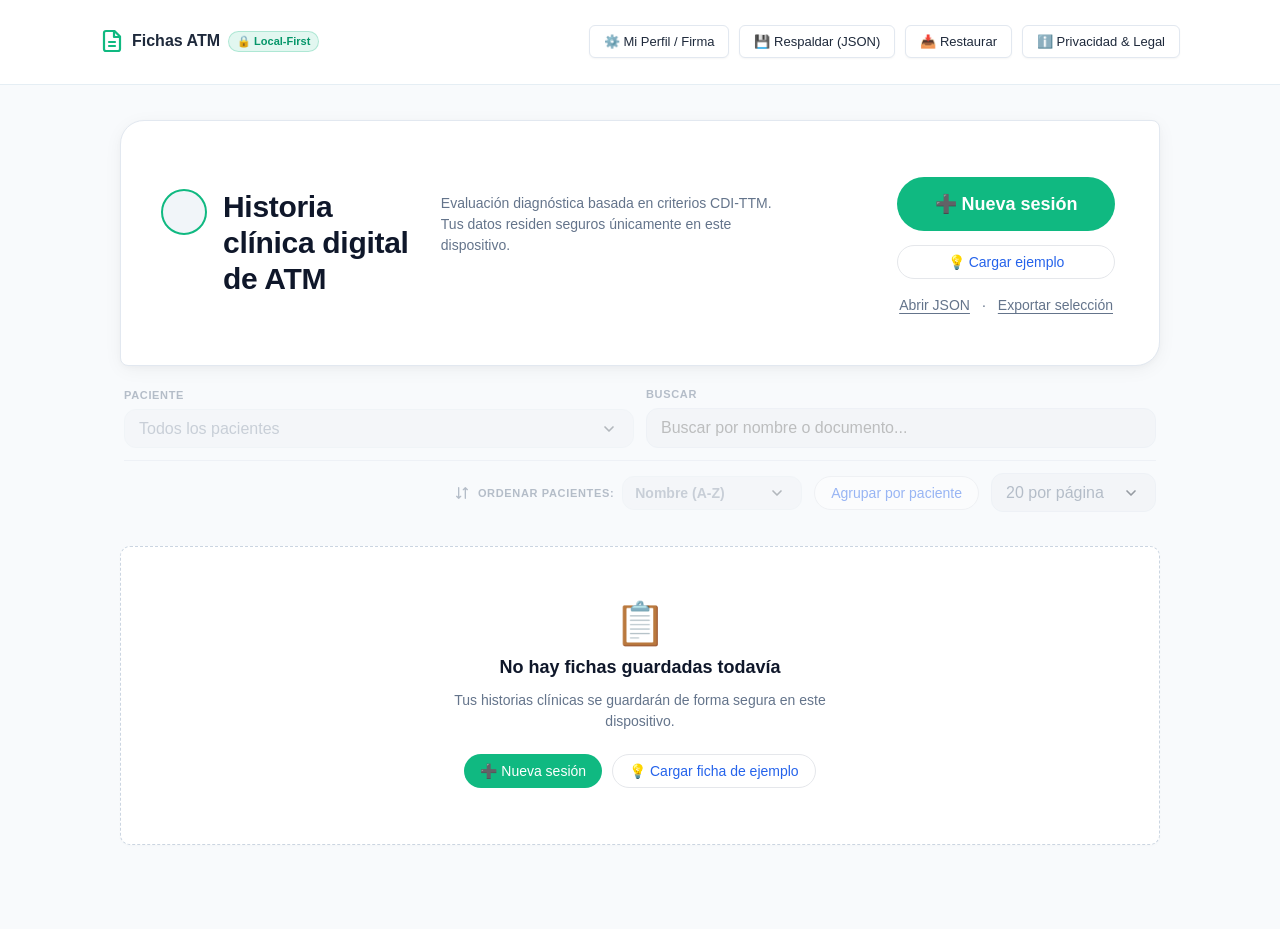
==== index.html @ 0c100c0b "feat: initial release of Fichas ATM (Local-First clinical app)" ====
<!DOCTYPE html>
<html lang="es">
<head>
  <meta charset="UTF-8">
  <meta name="viewport" content="width=device-width, initial-scale=1.0">
  <title>Fichas ATM · Historia Clínica Digital Temporomandibular</title>
  <meta name="description" content="Aplicación clínica para evaluación y seguimiento de la articulación temporomandibular (ATM) según criterios CDI-TTM. Funciona 100% en tu navegador, sin servidor ni costo.">
  <meta name="theme-color" content="#10b981">
  <link rel="manifest" href="./manifest.json">
  <link rel="icon" type="image/svg+xml" href="./icons/icon.svg">
  <link rel="stylesheet" href="./css/styles.css">
</head>
<body>
  <!-- Encabezado Principal / Barra Superior -->
  <header class="topbar">
    <div class="topbar-inner">
      <div class="brand">
        <a href="#" id="brand-link" class="brand-link" style="text-decoration:none; color:inherit; display:flex; align-items:center; gap:8px;">
          <svg width="24" height="24" viewBox="0 0 24 24" fill="none" stroke="#10b981" stroke-width="2.2" stroke-linecap="round" stroke-linejoin="round" aria-hidden="true">
            <path d="M14.5 2H6a2 2 0 0 0-2 2v16a2 2 0 0 0 2 2h12a2 2 0 0 0 2-2V7.5L14.5 2z"></path>
            <polyline points="14 2 14 8 20 8"></polyline>
            <path d="M9 13h6"></path>
            <path d="M9 17h6"></path>
          </svg>
          <strong style="font-size:16px; font-weight:700;">Fichas ATM</strong>
          <span class="badge-local-first">🔒 Local-First</span>
        </a>
      </div>

      <nav class="topbar-right" aria-label="Navegación general">
        <button type="button" class="topbar-btn" id="btn-open-settings" onclick="window.FichasATM?.openSettings()" title="Configurar nombre profesional, matrícula y firma para el PDF">
          ⚙️ Mi Perfil / Firma
        </button>
        <button type="button" class="topbar-btn" id="btn-backup-export" onclick="window.FichasATM?.exportBackup()" title="Descargar copia de seguridad con todas tus fichas en archivo JSON">
          💾 Respaldar (JSON)
        </button>
        <label class="topbar-btn file-btn" title="Restaurar fichas clínicas desde un archivo de respaldo">
          📥 Restaurar
          <input type="file" id="backup-file-input" accept="application/json,.json" hidden>
        </label>
        <button type="button" class="topbar-btn" id="btn-open-legal" onclick="window.FichasATM?.openLegal()" title="Información legal, descargo médico y privacidad">
          ℹ️ Privacidad & Legal
        </button>
      </nav>
    </div>
  </header>

  <main class="main">
    <!-- VISTA 1: BIBLIOTECA DE HISTORIAS CLÍNICAS -->
    <section id="view-library" class="view">
      <div class="hero-card">
        <div class="hero-copy">
          <span class="doc-icon" aria-hidden="true"></span>
          <h1 class="hero-title">Historia clínica digital de ATM</h1>
          <p class="hero-sub" style="font-size:14px; color:var(--muted); margin-top:4px;">
            Evaluación diagnóstica basada en criterios CDI-TTM. Tus datos residen seguros únicamente en este dispositivo.
          </p>
        </div>
        <div class="hero-actions">
          <button type="button" class="btn green btn-primary-cta" id="btn-new" onclick="window.FichasATM?.newSession()">➕ Nueva sesión</button>
          <button type="button" class="btn light" id="btn-example-ficha" onclick="window.FichasATM?.loadExample()" title="Carga una ficha ficticia con datos completos para probar las funciones de impresión y comparativa">
            💡 Cargar ejemplo
          </button>
          <div class="hero-secondary">
            <label class="hero-link file-btn">
              Abrir JSON
              <input type="file" id="file-open" accept="application/json,.json" hidden>
            </label>
            <span class="hero-sep" aria-hidden="true">·</span>
            <button type="button" class="hero-link" id="btn-export">Exportar selección</button>
          </div>
        </div>
      </div>

      <div class="library-toolbar">
        <div class="lt-row">
          <label class="lt-field lt-patient">
            <span class="lt-label">Paciente</span>
            <select id="pdf-patient" aria-label="Paciente"></select>
          </label>
          <label class="lt-field lt-search">
            <span class="lt-label">Buscar</span>
            <input type="search" id="search" placeholder="Buscar por nombre o documento...">
          </label>
        </div>
        <div class="lt-row lt-row-controls">
          <label class="lt-sort">
            <svg class="lt-sort-icon" viewBox="0 0 24 24" width="16" height="16" fill="none" stroke="currentColor" stroke-width="2" stroke-linecap="round" stroke-linejoin="round" aria-hidden="true"><path d="M7 4v16M7 20l-3-3M7 20l3-3M17 20V4M17 4l-3 3M17 4l3 3"/></svg>
            <span class="lt-sort-label">Ordenar pacientes:</span>
            <select id="sort-patients" aria-label="Ordenar pacientes">
              <option value="name">Nombre (A-Z)</option>
              <option value="recent">Última atención</option>
            </select>
          </label>
          <button type="button" class="btn light" id="btn-group">Agrupar por paciente</button>
          <select id="page-size" class="page-size" aria-label="Cantidad por página">
            <option value="20" selected>20 por página</option>
            <option value="50">50 por página</option>
            <option value="100">100 por página</option>
            <option value="0">Ver todos</option>
          </select>
        </div>
      </div>

      <div id="library-list" class="library-list"></div>
      <nav id="library-pager" class="library-pager" hidden></nav>
    </section>

    <!-- VISTA 2: FORMULARIO WIZARD CLÍNICO DE ATM -->
    <section id="view-form" class="view" hidden>
      <div class="form-nav">
        <button type="button" class="btn ghost" id="btn-back">← Volver a la biblioteca</button>
      </div>

      <!-- Stepper de 6 pasos -->
      <nav class="steps" aria-label="Secciones de la ficha">
        <button type="button" data-step="0">1. Paciente<span class="step-dot" title="Campos obligatorios incompletos" hidden></span></button>
        <button type="button" data-step="1">2. ATM palpación y rango<span class="step-dot" title="Campos obligatorios incompletos" hidden></span></button>
        <button type="button" data-step="2">3. Músculos craneales</button>
        <button type="button" data-step="3">4. Dolor y oclusión</button>
        <button type="button" data-step="4">5. Criterios CDI-TTM</button>
        <button type="button" data-step="5">6. Anotaciones</button>
      </nav>

      <form id="ficha" class="sheet" autocomplete="off" novalidate>
        <!-- PANEL 0: PACIENTE Y ANTECEDENTES -->
        <div class="panel" data-panel="0">
          <div class="panel-header-row">
            <h2><span class="bar"></span>Información primaria del paciente</h2>
            <div class="panel-header-actions">
              <button type="button" class="btn light" id="btn-edit-primary" hidden>Editar</button>
              <span class="session-badge" id="session-count-badge">1ª Consulta · Evaluación inicial</span>
            </div>
          </div>

          <!-- Selector rápido de paciente registrado -->
          <div class="patient-picker-card" id="patient-picker-card" hidden>
            <div class="patient-picker-fields">
              <label for="patient-quick-select" class="patient-picker-title">
                ¿Paciente registrado previamente?
              </label>
              <div class="patient-picker-controls">
                <select id="patient-quick-select" class="patient-quick-select" aria-label="Seleccionar paciente registrado">
                  <option value="">— Cargar nuevo paciente (o seleccionar existente) —</option>
                </select>
                <button type="button" class="btn light btn-sm" id="btn-patient-new-toggle" hidden>+ Nuevo paciente</button>
              </div>
            </div>
            <div id="patient-status-banner" class="patient-status-banner" hidden>
              <span class="patient-status-pill">Filiación confirmada</span>
              <span class="patient-status-text">Datos fijos vinculados a <strong><span id="patient-status-name"></span></strong> (DNI <span id="patient-status-dni"></span>) · <span id="patient-status-sessions"></span></span>
            </div>
          </div>

          <div class="patient-fixed-section" id="patient-fixed-section">
            <div class="form-subgroup form-subgroup-first">
              <div class="grid-2">
                <label>Nombre completo
                  <input name="nombre" placeholder="Ej: Carolina Méndez" required autocomplete="name">
                </label>
                <label class="dni-label">
                  <span class="dni-label-row">
                    DNI / Pasaporte
                    <button type="button" class="dni-power is-on" id="btn-dni-power" aria-pressed="true" title="Documento obligatorio. Tocá para no pedirlo.">
                      <svg width="14" height="14" viewBox="0 0 24 24" fill="none" stroke="currentColor" stroke-width="2.4" stroke-linecap="round" aria-hidden="true">
                        <path d="M12 3v7"></path>
                        <path d="M7.2 6.5a7 7 0 1 0 9.6 0"></path>
                      </svg>
                    </button>
                  </span>
                  <input name="dni" placeholder="Ej: 34.205.109 o AB123456" required autocomplete="off">
                </label>
              </div>
              <div class="grid-3">
                <label>Fecha de nacimiento
                  <input name="nacimiento" type="date" required>
                </label>
                <label>Edad (años)
                  <input name="edad" type="number" min="1" max="120" step="1" inputmode="numeric" placeholder="34" required readonly class="input-calc">
                </label>
                <label>Lugar de nacimiento
                  <input name="lugarNac" placeholder="Ej: Buenos Aires">
                </label>
              </div>
            </div>

            <div class="form-subgroup">
              <fieldset>
                <legend class="subheading-filiacion">Motivo de consulta</legend>
                <div class="pills" data-single="motivo">
                  <button type="button" data-value="Traumático">Traumático</button>
                  <button type="button" data-value="No Traumático">No Traumático</button>
                  <button type="button" data-value="Pos Quirúrgico">Pos Quirúrgico</button>
                </div>
              </fieldset>

              <!-- Hábitos parafuncionales -->
              <fieldset class="habitos-block">
                <legend>Hábitos parafuncionales</legend>
                <div class="habit-grid">
                  <label class="check"><input type="checkbox" name="habitoApretamiento"> Apretamiento diurno</label>
                  <label class="check"><input type="checkbox" name="habitoBruxismo"> Bruxismo nocturno</label>
                  <label class="check"><input type="checkbox" name="habitoMasticacionUni"> Masticación unilateral</label>
                  <label class="check"><input type="checkbox" name="habitoOnicofagia"> Onicofagia / mordisqueo</label>
                </div>
              </fieldset>

              <label>Antecedentes clínicos
                <textarea name="antecedentes" rows="3" placeholder="Sintomatología inicial, hábitos, tratamientos previos o incidentes traumáticos..." required></textarea>
              </label>
            </div>
          </div>

          <div class="session-dynamic-section form-subgroup">
            <h3 class="subheading-session">Sesión</h3>
            <div class="grid-2">
              <label>Fecha de la sesión
                <input name="fechaSesion" type="date" required>
              </label>
            </div>
          </div>
        </div>

        <!-- PANEL 1: EVALUACIÓN ARTICULAR Y RANGOS -->
        <div class="panel" data-panel="1" hidden>
          <div class="block">
            <h3>1. Ruidos articulares (clic, chasquido o crepitación)</h3>
            <div class="row-controls">
              <div class="pills" data-single="ruidos">
                <button type="button" data-value="Sí">Sí</button>
                <button type="button" data-value="No">No</button>
              </div>
              <span class="follow" data-follow="ruidos" hidden>
                <span class="follow-group">
                  <span class="inline-label">Lado:</span>
                  <label class="check"><input type="checkbox" name="ruidosIzq"> Izq</label>
                  <label class="check"><input type="checkbox" name="ruidosDer"> Der</label>
                </span>
                <span class="follow-group">
                  <span class="inline-label">Fase del ruido:</span>
                  <label class="check"><input type="checkbox" name="faseApertura"> Apertura</label>
                  <label class="check"><input type="checkbox" name="faseCierre"> Cierre</label>
                </span>
                <span class="follow-group">
                  <span class="inline-label">Tipo:</span>
                  <label class="check"><input type="checkbox" name="ruidoClic"> Clic / Chasquido</label>
                  <label class="check"><input type="checkbox" name="ruidoCrep"> Crepitación</label>
                </span>
              </span>
            </div>
          </div>

          <div class="block">
            <h3>2. Dolor condilar a la palpación</h3>
            <div class="row-controls">
              <div class="pills" data-single="dolorCondilar">
                <button type="button" data-value="Sí">Sí</button>
                <button type="button" data-value="No">No</button>
              </div>
              <span class="follow" data-follow="dolorCondilar" hidden>
                <span class="follow-group">
                  <span class="inline-label">Lado:</span>
                  <label class="check"><input type="checkbox" name="condilarIzq"> Izq</label>
                  <label class="check"><input type="checkbox" name="condilarDer"> Der</label>
                </span>
              </span>
            </div>
          </div>

          <div class="block mediciones-block">
            <h3>3. Mediciones y rangos de movimientos mandibulares</h3>

            <details class="mediciones-accordion" open>
              <summary class="mediciones-summary">
                <span class="mediciones-summary-left">
                  <span class="mediciones-badge badge-pre">Antes de la sesión</span>
                  <span class="mediciones-sub">Evaluación basal previa al tratamiento</span>
                </span>
                <span class="mediciones-chevron" aria-hidden="true">▾</span>
              </summary>
              <div class="mediciones-body">
                <div class="grid-2">
                  <label>Apertura máxima libre de dolor (mm)
                    <input name="aperturaLibre" type="number" min="0" max="500" step="any" inputmode="decimal" placeholder="Ej: 35">
                  </label>
                  <label>Apertura máxima con dolor (mm)
                    <input name="aperturaDolor" type="number" min="0" max="500" step="any" inputmode="decimal" placeholder="Ej: 46">
                  </label>
                </div>
                <div class="grid-2">
                  <div>
                    <span class="field-label">Desviación lateral de la trayectoria</span>
                    <div class="row-controls">
                      <div class="pills" data-single="desviacion">
                        <button type="button" data-value="Sí">Sí</button>
                        <button type="button" data-value="No">No</button>
                      </div>
                      <span class="follow" data-follow="desviacion" hidden>
                        <span class="follow-group">
                          <span class="inline-label">Lado:</span>
                          <label class="check"><input type="checkbox" name="desvIzq"> Izq</label>
                          <label class="check"><input type="checkbox" name="desvDer"> Der</label>
                        </span>
                        <span class="follow-group">
                          <span class="inline-label">Patrón:</span>
                          <label class="check"><input type="checkbox" name="desvCorregida"> Desviación corregida (en S)</label>
                          <label class="check"><input type="checkbox" name="deflexion"> Deflexión (no corregida)</label>
                        </span>
                      </span>
                    </div>
                  </div>
                  <label>Movimiento de protrusión (mm)
                    <input name="protrusion" type="number" min="0" max="500" step="any" inputmode="decimal" placeholder="Ej: 8">
                  </label>
                </div>
                <span class="field-label">Lateralidades mandibulares (mm)</span>
                <div class="grid-2">
                  <label>Izquierda
                    <input name="latIzq" type="number" min="0" max="500" step="any" inputmode="decimal" placeholder="10">
                  </label>
                  <label>Derecha
                    <input name="latDer" type="number" min="0" max="500" step="any" inputmode="decimal" placeholder="10">
                  </label>
                </div>
              </div>
            </details>

            <details class="mediciones-accordion" id="details-mediciones-post">
              <summary class="mediciones-summary">
                <span class="mediciones-summary-left">
                  <span class="mediciones-badge badge-post">Al finalizar la sesión</span>
                  <span class="mediciones-sub">Reevaluación de control post-tratamiento</span>
                </span>
                <span class="mediciones-chevron" aria-hidden="true">▾</span>
              </summary>
              <div class="mediciones-body">
                <div class="grid-2">
                  <label>Apertura máxima libre de dolor (mm)
                    <input name="aperturaLibrePost" type="number" min="0" max="500" step="any" inputmode="decimal" placeholder="Ej: 42">
                  </label>
                  <label>Apertura máxima con dolor (mm)
                    <input name="aperturaDolorPost" type="number" min="0" max="500" step="any" inputmode="decimal" placeholder="Ej: 48">
                  </label>
                </div>
                <div class="grid-2">
                  <div>
                    <span class="field-label">Desviación lateral de la trayectoria</span>
                    <div class="row-controls">
                      <div class="pills" data-single="desviacionPost">
                        <button type="button" data-value="Sí">Sí</button>
                        <button type="button" data-value="No">No</button>
                      </div>
                      <span class="follow" data-follow="desviacionPost" hidden>
                        <span class="follow-group">
                          <span class="inline-label">Lado:</span>
                          <label class="check"><input type="checkbox" name="desvIzqPost"> Izq</label>
                          <label class="check"><input type="checkbox" name="desvDerPost"> Der</label>
                        </span>
                        <span class="follow-group">
                          <span class="inline-label">Patrón:</span>
                          <label class="check"><input type="checkbox" name="desvCorregidaPost"> Desviación corregida (en S)</label>
                          <label class="check"><input type="checkbox" name="deflexionPost"> Deflexión (no corregida)</label>
                        </span>
                      </span>
                    </div>
                  </div>
                  <label>Movimiento de protrusión (mm)
                    <input name="protrusionPost" type="number" min="0" max="500" step="any" inputmode="decimal" placeholder="Ej: 9">
                  </label>
                </div>
                <span class="field-label">Lateralidades mandibulares (mm)</span>
                <div class="grid-2">
                  <label>Izquierda
                    <input name="latIzqPost" type="number" min="0" max="500" step="any" inputmode="decimal" placeholder="11">
                  </label>
                  <label>Derecha
                    <input name="latDerPost" type="number" min="0" max="500" step="any" inputmode="decimal" placeholder="11">
                  </label>
                </div>
              </div>
            </details>
          </div>
        </div>

        <!-- PANEL 2: MÚSCULOS CRANEALES Y CERVICALES -->
        <div class="panel" data-panel="2" hidden>
          <div class="block">
            <h3>1. Sensibilidad muscular a la palpación bilateral</h3>
            <div class="muscle-grid">
              <div class="muscle">
                <span>Músculo masetero</span>
                <div class="muscle-checks">
                  <label class="check"><input type="checkbox" name="maseteroIzq"> Izq</label>
                  <label class="check"><input type="checkbox" name="maseteroDer"> Der</label>
                </div>
              </div>
              <div class="muscle">
                <span>Músculo temporal anterior</span>
                <div class="muscle-checks">
                  <label class="check"><input type="checkbox" name="temporalIzq"> Izq</label>
                  <label class="check"><input type="checkbox" name="temporalDer"> Der</label>
                </div>
              </div>
              <div class="muscle">
                <span>Músculo pterigoideo medial</span>
                <div class="muscle-checks">
                  <label class="check"><input type="checkbox" name="pterMedIzq"> Izq</label>
                  <label class="check"><input type="checkbox" name="pterMedDer"> Der</label>
                </div>
              </div>
              <div class="muscle">
                <span>Estructura pterigoideo lateral</span>
                <div class="muscle-checks">
                  <label class="check"><input type="checkbox" name="pterLatIzq"> Izq</label>
                  <label class="check"><input type="checkbox" name="pterLatDer"> Der</label>
                </div>
              </div>
            </div>
          </div>

          <div class="block">
            <h3>2. Disco articular (según hallazgos de ruidos)</h3>
            <div class="muscle-grid">
              <div class="muscle">
                <span>Desplazamiento con recaptura</span>
                <div class="muscle-checks">
                  <label class="check"><input type="checkbox" name="discoConIzq"> Izq</label>
                  <label class="check"><input type="checkbox" name="discoConDer"> Der</label>
                </div>
              </div>
              <div class="muscle">
                <span>Desplazamiento sin recaptura</span>
                <div class="muscle-checks">
                  <label class="check"><input type="checkbox" name="discoSinIzq"> Izq</label>
                  <label class="check"><input type="checkbox" name="discoSinDer"> Der</label>
                </div>
              </div>
            </div>
          </div>

          <!-- Correlación cervical y postural -->
          <div class="block">
            <h3>3. Correlación cervical y postural (osteopatía / RPG)</h3>
            <div class="muscle-grid">
              <div class="muscle">
                <span>Trapecio superior</span>
                <div class="muscle-checks">
                  <label class="check"><input type="checkbox" name="trapecioIzq"> Izq</label>
                  <label class="check"><input type="checkbox" name="trapecioDer"> Der</label>
                </div>
              </div>
              <div class="muscle">
                <span>Esternocleidomastoideo (ECOM)</span>
                <div class="muscle-checks">
                  <label class="check"><input type="checkbox" name="ecomIzq"> Izq</label>
                  <label class="check"><input type="checkbox" name="ecomDer"> Der</label>
                </div>
              </div>
              <div class="muscle">
                <span>Musculatura suboccipital</span>
                <div class="muscle-checks">
                  <label class="check"><input type="checkbox" name="suboccipitalIzq"> Izq</label>
                  <label class="check"><input type="checkbox" name="suboccipitalDer"> Der</label>
                </div>
              </div>
            </div>
            <label style="margin-top: 12px;">Observaciones cervicales y posturales
              <input name="obsCervical" placeholder="Ej: Rectificación cervical, sobrecarga bilateral suboccipital">
            </label>
          </div>
        </div>

        <!-- PANEL 3: DOLOR Y OCLUSIÓN -->
        <div class="panel" data-panel="3" hidden>
          <div class="block eva-block">
            <div class="eva-head">
              <h3>Valoración de dolor (Escala EVA)</h3>
              <strong id="eva-value" class="eva-badge">0 / 10 · Sin dolor</strong>
            </div>
            <input type="range" name="eva" min="0" max="10" value="0" step="1">
            <div class="eva-scale">
              <span>Sin dolor (0)</span>
              <span>Dolor moderado (4-6)</span>
              <span>Inconmensurable (10)</span>
            </div>
          </div>

          <div class="grid-2">
            <label>Zona / localización del dolor
              <input name="zona" placeholder="Ej: Fosa temporal anterior e intraauricular">
            </label>
            <label>Características principales
              <input name="caracteristicas" placeholder="Ej: Sordo, opresivo, continuo, punzante">
            </label>
          </div>
          <label>Factores moduladores (aumentan o alivian)
            <textarea name="factores" rows="2" placeholder="Ej: Aumenta al masticar alimentos duros. Disminuye con calor local o relajación."></textarea>
          </label>

          <div class="block">
            <h3>Relaciones oclusales y estructurales</h3>
            <div class="grid-2">
              <fieldset>
                <legend>Contacto dentario</legend>
                <div class="pills" data-single="contacto">
                  <button type="button" data-value="Normal">Normal</button>
                  <button type="button" data-value="Prematuro">Prematuro</button>
                  <button type="button" data-value="Ausente">Ausente</button>
                </div>
              </fieldset>
              <fieldset>
                <legend>Estabilidad oclusal</legend>
                <div class="pills" data-single="estabilidad">
                  <button type="button" data-value="Normal">Normal</button>
                  <button type="button" data-value="Irregular">Irregular</button>
                  <button type="button" data-value="Cruzada">Cruzada</button>
                </div>
              </fieldset>
              <fieldset>
                <legend>Clasificación de Angle</legend>
                <div class="pills" data-single="angle">
                  <button type="button" data-value="Clase I">Clase I</button>
                  <button type="button" data-value="Clase II">Clase II</button>
                  <button type="button" data-value="Clase III">Clase III</button>
                </div>
              </fieldset>
              <fieldset>
                <legend>Configuración esqueletal</legend>
                <div class="pills" data-single="esqueletal">
                  <button type="button" data-value="Ortognata">Ortognata</button>
                  <button type="button" data-value="Retrognata">Retrognata</button>
                  <button type="button" data-value="Prognata">Prognata</button>
                </div>
              </fieldset>
            </div>
          </div>
        </div>

        <!-- PANEL 4: CRITERIOS CDI-TTM -->
        <div class="panel" data-panel="4" hidden>
          <fieldset class="cdi">
            <legend>Grupo I: Trastornos musculares</legend>
            <label class="check"><input type="checkbox" name="cdi" value="I.a"> I.a) Dolor miofascial sin limitación de apertura</label>
            <label class="check"><input type="checkbox" name="cdi" value="I.b"> I.b) Dolor miofascial con limitación de apertura</label>
          </fieldset>
          <fieldset class="cdi">
            <legend>Grupo II: Desplazamientos del disco</legend>
            <label class="check"><input type="checkbox" name="cdi" value="II.a"> II.a) Desplazamiento discal con recaptura</label>
            <label class="check"><input type="checkbox" name="cdi" value="II.b"> II.b) Desplazamiento discal sin recaptura con limitación de apertura</label>
            <label class="check"><input type="checkbox" name="cdi" value="II.c"> II.c) Desplazamiento discal sin recaptura sin limitación de apertura</label>
          </fieldset>
          <fieldset class="cdi">
            <legend>Grupo III: Artralgia, artrosis y osteoartritis</legend>
            <label class="check"><input type="checkbox" name="cdi" value="III.a"> III.a) Artralgia</label>
            <label class="check"><input type="checkbox" name="cdi" value="III.b"> III.b) Artrosis de la ATM</label>
            <label class="check"><input type="checkbox" name="cdi" value="III.c"> III.c) Osteoartritis de la ATM</label>
          </fieldset>
          <div class="grid-2">
            <label>Observaciones clínicas / Diagnósticos diferenciales
              <textarea name="observaciones" rows="4" placeholder="Notas complementarias, evolución, estudios por imágenes..."></textarea>
            </label>
            <label>Plan de tratamiento y recomendaciones
              <textarea name="plan" rows="4" placeholder="Terapia manual, ejercicios terapéuticos, férula de descarga, pautas de autocuidado..."></textarea>
            </label>
          </div>
        </div>

        <!-- PANEL 5: ANOTACIONES Y FOTOS ADJUNTAS -->
        <div class="panel" data-panel="5" hidden>
          <div class="panel-header-row">
            <h2><span class="bar"></span>6. Anotaciones de la sesión</h2>
            <div class="sheet-tools">
              <button type="button" class="btn light" id="btn-compare-form" hidden>Comparar evolución</button>
              <button type="button" class="btn light" id="btn-pdf-history" hidden>Historial completo (PDF)</button>
            </div>
          </div>
          <label>Anotaciones particulares de la sesión, procedimientos o evolución
            <textarea name="anotaciones" rows="6" placeholder="Anotaciones particulares de la sesión, procedimientos realizados, evolución o comentarios..."></textarea>
          </label>

          <!-- Adjuntos de fotos -->
          <div class="foto-attachment-card" id="foto-attachment-card">
            <div class="foto-attachment-header">
              <span class="foto-attachment-title">📷 Fotos / Imágenes clínicas adjuntas</span>
              <span class="foto-attachment-badge">Guardado local · Hasta 10 fotos · Máx 5 MB c/u</span>
            </div>

            <input type="hidden" name="fotoUrl" id="field-foto-url" value="">
            <input type="file" id="foto-input" accept="image/jpeg,image/png,image/webp" multiple style="display: none;">

            <div class="foto-dropzone" id="foto-dropzone">
              <div class="foto-dropzone-icon">📷</div>
              <p class="foto-dropzone-text"><strong>Hacé clic o arrastrá imágenes</strong> para adjuntarlas a esta sesión</p>
              <p class="foto-dropzone-hint">Formatos: JPG, PNG o WebP. Se optimizan automáticamente y se guardan en tu memoria local.</p>
              <button type="button" class="btn light btn-sm" id="btn-foto-select">Seleccionar imágenes</button>
            </div>

            <div class="foto-loading" id="foto-loading" hidden>
              <span class="foto-spinner" aria-hidden="true"></span>
              <span id="foto-loading-text">Optimizando y guardando imagen…</span>
            </div>

            <div class="foto-preview-container" id="foto-preview-container" hidden>
              <div class="foto-gallery-section">
                <span class="foto-gallery-label">Fotos en esta sesión:</span>
                <div class="foto-gallery-grid" id="foto-gallery-grid"></div>
              </div>

              <div class="foto-preview-box">
                <img id="foto-preview-img" src="" alt="Foto clínica adjunta de la sesión" class="foto-preview-img">
              </div>
              <div class="foto-preview-info">
                <span class="foto-preview-status" id="foto-preview-status">✓ Foto adjunta en la sesión</span>
                <div class="foto-preview-actions">
                  <a href="#" target="_blank" rel="noopener noreferrer" class="btn ghost btn-sm" id="btn-foto-view">🔍 Ver en tamaño completo</a>
                  <button type="button" class="btn ghost btn-sm text-danger" id="btn-foto-remove-current">🗑️ Eliminar foto</button>
                  <button type="button" class="btn light btn-sm" id="btn-foto-change">➕ Agregar más</button>
                  <button type="button" class="btn ghost btn-sm text-danger" id="btn-foto-remove">Quitar todas</button>
                </div>
              </div>
            </div>
          </div>
        </div>

        <div class="form-footer">
          <button type="button" class="btn ghost" id="btn-prev">← Anterior</button>
          <button type="button" class="btn light" id="btn-next">Siguiente →</button>
          <button type="submit" class="btn green">Guardar sesión</button>
        </div>
      </form>
    </section>

    <!-- VISTA 3: COMPARADOR CLÍNICO SESIÓN A SESIÓN -->
    <section id="view-compare" class="view" hidden>
      <div class="form-nav">
        <button type="button" class="btn ghost" id="btn-compare-back">← Volver</button>
      </div>

      <div class="sheet compare-sheet">
        <div class="compare-header">
          <div class="compare-title-block">
            <h2 id="compare-patient-name"><span class="bar"></span>Evolución clínica del paciente</h2>
            <p id="compare-patient-meta" class="compare-subhead"></p>
          </div>
          <div class="sheet-tools">
            <button type="button" class="btn green" id="btn-compare-pdf">Imprimir / Descargar PDF</button>
          </div>
        </div>

        <div class="compare-session-picker">
          <div class="session-picker-col">
            <span class="picker-label">Sesión inicial / base (X)</span>
            <select id="compare-select-x" aria-label="Sesión base (X)"></select>
          </div>
          <button type="button" class="btn light compare-swap-btn" id="btn-compare-swap" title="Intercambiar sesiones" aria-label="Intercambiar sesiones">
            ⇄ Invertir
          </button>
          <div class="session-picker-col">
            <span class="picker-label">Sesión de control / comparada (Y)</span>
            <select id="compare-select-y" aria-label="Sesión comparada (Y)"></select>
          </div>
        </div>

        <div id="compare-banner" class="compare-banner"></div>

        <nav class="steps compare-steps" aria-label="Secciones de la comparativa">
          <button type="button" data-compare-tab="summary" class="active">
            ⚡ Lo que cambió <span id="compare-tab-count" class="compare-pill-count">0</span>
          </button>
          <button type="button" data-compare-tab="0">1. Paciente</button>
          <button type="button" data-compare-tab="1">2. ATM y rangos</button>
          <button type="button" data-compare-tab="2">3. Músculos</button>
          <button type="button" data-compare-tab="3">4. Dolor y oclusión</button>
          <button type="button" data-compare-tab="4">5. Criterios CDI</button>
          <button type="button" data-compare-tab="5">6. Anotaciones</button>
          <button type="button" data-compare-tab="all">📋 Ver toda la ficha</button>
        </nav>

        <div id="compare-panels-wrap" class="compare-panels-wrap"></div>
      </div>
    </section>
  </main>

  <!-- MODAL: CONFIGURACIÓN DE PERFIL PROFESIONAL Y FIRMA -->
  <div id="modal-settings" class="modal-overlay" hidden>
    <div class="modal-card" role="dialog" aria-modal="true" aria-labelledby="modal-settings-title">
      <div class="modal-header">
        <h3 id="modal-settings-title">⚙️ Mi Perfil Profesional y Firma</h3>
        <button type="button" class="modal-close" id="btn-close-settings" aria-label="Cerrar modal">×</button>
      </div>
      <div class="modal-body">
        <p style="margin-top:0; color:var(--muted); font-size:13px;">
          Estos datos se imprimirán en el encabezado y en el bloque de firma digital de tus fichas clínicas e informes PDF. Se guardan localmente en tu navegador.
        </p>

        <div class="grid-2" style="margin-bottom:12px;">
          <label>Nombre y Apellido
            <input id="setting-nombre" placeholder="Ej: Lic. Juan Pérez">
          </label>
          <label>Título / Especialidad
            <input id="setting-titulo" placeholder="Ej: Kinesiólogo Fisiatra · Osteopatía">
          </label>
        </div>

        <div class="grid-2" style="margin-bottom:12px;">
          <label>Matrícula (M.N. / M.P.)
            <input id="setting-matricula" placeholder="Ej: M.N. 12345 · M.P. 6789">
          </label>
          <label>Nombre del Consultorio / Institución
            <input id="setting-institucion" placeholder="Ej: Centro Kinésico de ATM">
          </label>
        </div>

        <label style="margin-bottom:14px;">Datos de contacto en pie de página
          <input id="setting-contacto" placeholder="Ej: Calle 123, Ciudad · Tel: +54 9 11 0000-0000 · info@ejemplo.com">
        </label>

        <!-- Subida de firma -->
        <div style="margin-bottom:14px;">
          <label style="font-weight:600; font-size:13px; display:block; margin-bottom:4px;">
            Firma digital / Sello (PNG con fondo transparente)
          </label>
          <input type="file" id="setting-signature-file" accept="image/png,image/webp,image/jpeg" style="font-size:13px;">
          <div class="signature-preview-box">
            <img id="setting-signature-preview" src="" alt="Vista previa de firma" class="signature-preview-img" hidden>
            <button type="button" class="btn ghost btn-sm text-danger" id="btn-remove-signature" hidden>Quitar firma</button>
          </div>
        </div>

        <!-- Subida de logo institucional -->
        <div>
          <label style="font-weight:600; font-size:13px; display:block; margin-bottom:4px;">
            Logo del consultorio (opcional para el membrete superior)
          </label>
          <input type="file" id="setting-logo-file" accept="image/png,image/webp,image/jpeg" style="font-size:13px;">
          <div class="signature-preview-box">
            <img id="setting-logo-preview" src="" alt="Vista previa de logo" class="signature-preview-img" hidden>
            <button type="button" class="btn ghost btn-sm text-danger" id="btn-remove-logo" hidden>Quitar logo</button>
          </div>
        </div>
      </div>
      <div class="modal-footer">
        <button type="button" class="btn green" id="btn-save-settings">Guardar perfil</button>
      </div>
    </div>
  </div>

  <!-- MODAL: INFORMACIÓN LEGAL, DESCARGO Y PRIVACIDAD -->
  <div id="modal-legal" class="modal-overlay" hidden>
    <div class="modal-card" role="dialog" aria-modal="true" aria-labelledby="modal-legal-title">
      <div class="modal-header">
        <h3 id="modal-legal-title">🔒 Privacidad y Responsabilidad Médica</h3>
        <button type="button" class="modal-close" id="btn-close-legal" aria-label="Cerrar modal">×</button>
      </div>
      <div class="modal-body">
        <div class="legal-notice">
          <strong>Arquitectura 100% Local-First:</strong> Esta aplicación procesa y almacena toda la información clínica exclusivamente en la memoria local de su propio navegador web (IndexedDB). <strong>Ningún dato de pacientes, diagnósticos ni imágenes es enviado a ningún servidor externo.</strong>
        </div>

        <h4 style="margin:12px 0 4px 0; font-size:14px;">1. Descargo de Responsabilidad Clínica (Medical Disclaimer)</h4>
        <p style="font-size:13px; color:var(--muted); margin-bottom:12px;">
          Este software es una herramienta auxiliar de registro administrativo y asistencial para profesionales de la salud. Los criterios CDI-TTM incorporados son referencias de apoyo orientativo y en ningún caso sustituyen el juicio clínico, diagnóstico o prescripción de un profesional colegiado.
        </p>

        <h4 style="margin:12px 0 4px 0; font-size:14px;">2. Copias de Seguridad y Resguardo</h4>
        <p style="font-size:13px; color:var(--muted); margin-bottom:12px;">
          Al no existir una base de datos centralizada en la nube, la preservación de los datos depende de este dispositivo. Se recomienda utilizar el botón <strong>"Respaldar (JSON)"</strong> periódicamente para resguardar sus copias de seguridad en un almacenamiento externo seguro (disco rígido, pendrive o carpeta en la nube de su preferencia).
        </p>

        <h4 style="margin:12px 0 4px 0; font-size:14px;">3. Licencia de Software Abierto</h4>
        <p style="font-size:13px; color:var(--muted); margin-bottom:0;">
          Distribuido bajo licencia <strong>MIT</strong> ("AS IS"), sin garantías de ningún tipo respecto a idoneidad para un propósito particular.
        </p>
      </div>
      <div class="modal-footer">
        <button type="button" class="btn light" onclick="document.querySelector('#modal-legal').hidden = true;">Cerrar</button>
      </div>
    </div>
  </div>

  <!-- Raíz de renderizado para impresión A4 / Guardar PDF -->
  <div id="print-root"></div>

  <!-- Script principal empaquetado (compatible con apertura local por doble clic sin servidor y offline) -->
  <script src="./js/app.bundle.js"></script>
</body>
</html>
---- css/styles.css ----
/**
 * Fichas ATM - Master Stylesheet
 * Aplicación de gestión clínica de ATM Local-First.
 */

@import "./base.css";
@import "./library.css";
@import "./form.css";
@import "./compare.css";
@import "./print.css";

/* --- Modales y Extensiones Propias de Fichas ATM --- */

.topbar-inner {
  display: flex;
  align-items: center;
  justify-content: space-between;
  width: 100%;
  flex-wrap: wrap;
  gap: 12px;
}

.topbar-right {
  display: flex;
  align-items: center;
  gap: 10px;
  flex-wrap: wrap;
}

.topbar-btn {
  display: inline-flex;
  align-items: center;
  gap: 6px;
  background: #ffffff;
  border: 1px solid var(--line);
  padding: 8px 14px;
  border-radius: var(--radius-sm);
  color: var(--ink);
  font-size: 13px;
  font-weight: 500;
  cursor: pointer;
  transition: all 0.15s ease;
  box-shadow: 0 1px 2px rgba(0, 0, 0, 0.04);
}

.topbar-btn:hover {
  background: var(--sky);
  border-color: var(--line-strong);
  color: var(--navy);
}

/* Tarjeta limpia para biblioteca vacía (sin spinner) */
.empty-library-card {
  text-align: center;
  padding: 56px 24px;
  background: #ffffff;
  border: 1px dashed var(--line-strong);
  border-radius: var(--radius);
  margin: 20px 0;
  display: flex;
  flex-direction: column;
  align-items: center;
  gap: 12px;
  box-shadow: 0 1px 3px rgba(0, 0, 0, 0.02);
}

.empty-library-card .empty-icon {
  font-size: 42px;
  line-height: 1;
}

.empty-library-card h3 {
  margin: 0;
  font-size: 18px;
  font-weight: 700;
  color: var(--navy);
}

.empty-library-card p {
  margin: 0;
  color: var(--muted);
  font-size: 14px;
  max-width: 440px;
  line-height: 1.5;
}

.empty-library-card .empty-actions {
  display: flex;
  gap: 10px;
  margin-top: 10px;
  flex-wrap: wrap;
  justify-content: center;
}

.badge-local-first {
  display: inline-flex;
  align-items: center;
  gap: 4px;
  background: rgba(16, 185, 129, 0.12);
  color: #059669;
  font-size: 11px;
  font-weight: 600;
  padding: 3px 8px;
  border-radius: 9999px;
  border: 1px solid rgba(16, 185, 129, 0.25);
}

/* Modales accesibles generales */
.modal-overlay {
  position: fixed;
  inset: 0;
  background: rgba(15, 23, 42, 0.6);
  backdrop-filter: blur(4px);
  display: flex;
  align-items: center;
  justify-content: center;
  z-index: 1000;
  padding: 20px;
}

.modal-card {
  background: var(--surface);
  color: var(--fg);
  border-radius: 12px;
  border: 1px solid var(--line);
  box-shadow: 0 20px 25px -5px rgba(0, 0, 0, 0.2), 0 10px 10px -5px rgba(0, 0, 0, 0.1);
  width: 100%;
  max-width: 580px;
  max-height: 90vh;
  display: flex;
  flex-direction: column;
  overflow: hidden;
}

.modal-header {
  display: flex;
  align-items: center;
  justify-content: space-between;
  padding: 16px 20px;
  border-bottom: 1px solid var(--line);
}

.modal-header h3 {
  margin: 0;
  font-size: 18px;
  font-weight: 600;
}

.modal-close {
  background: transparent;
  border: none;
  font-size: 20px;
  line-height: 1;
  color: var(--muted);
  cursor: pointer;
  padding: 4px 8px;
  border-radius: 6px;
}

.modal-close:hover {
  background: var(--surface-hover);
  color: var(--fg);
}

.modal-body {
  padding: 20px;
  overflow-y: auto;
  font-size: 14px;
  line-height: 1.6;
}

.modal-footer {
  display: flex;
  justify-content: flex-end;
  gap: 10px;
  padding: 14px 20px;
  border-top: 1px solid var(--line);
  background: var(--surface-alt, #fafafa);
}

.legal-notice {
  background: rgba(245, 158, 11, 0.08);
  border-left: 4px solid #f59e0b;
  padding: 12px 14px;
  border-radius: 4px;
  margin-bottom: 16px;
  font-size: 13px;
  color: var(--fg);
}

.signature-preview-box {
  display: flex;
  align-items: center;
  gap: 16px;
  margin-top: 10px;
  padding: 12px;
  border: 1px dashed var(--line);
  border-radius: 8px;
  background: var(--surface-hover);
}

.signature-preview-img {
  max-height: 60px;
  max-width: 160px;
  object-fit: contain;
  background: #ffffff;
  padding: 4px;
  border-radius: 4px;
  border: 1px solid var(--line);
}
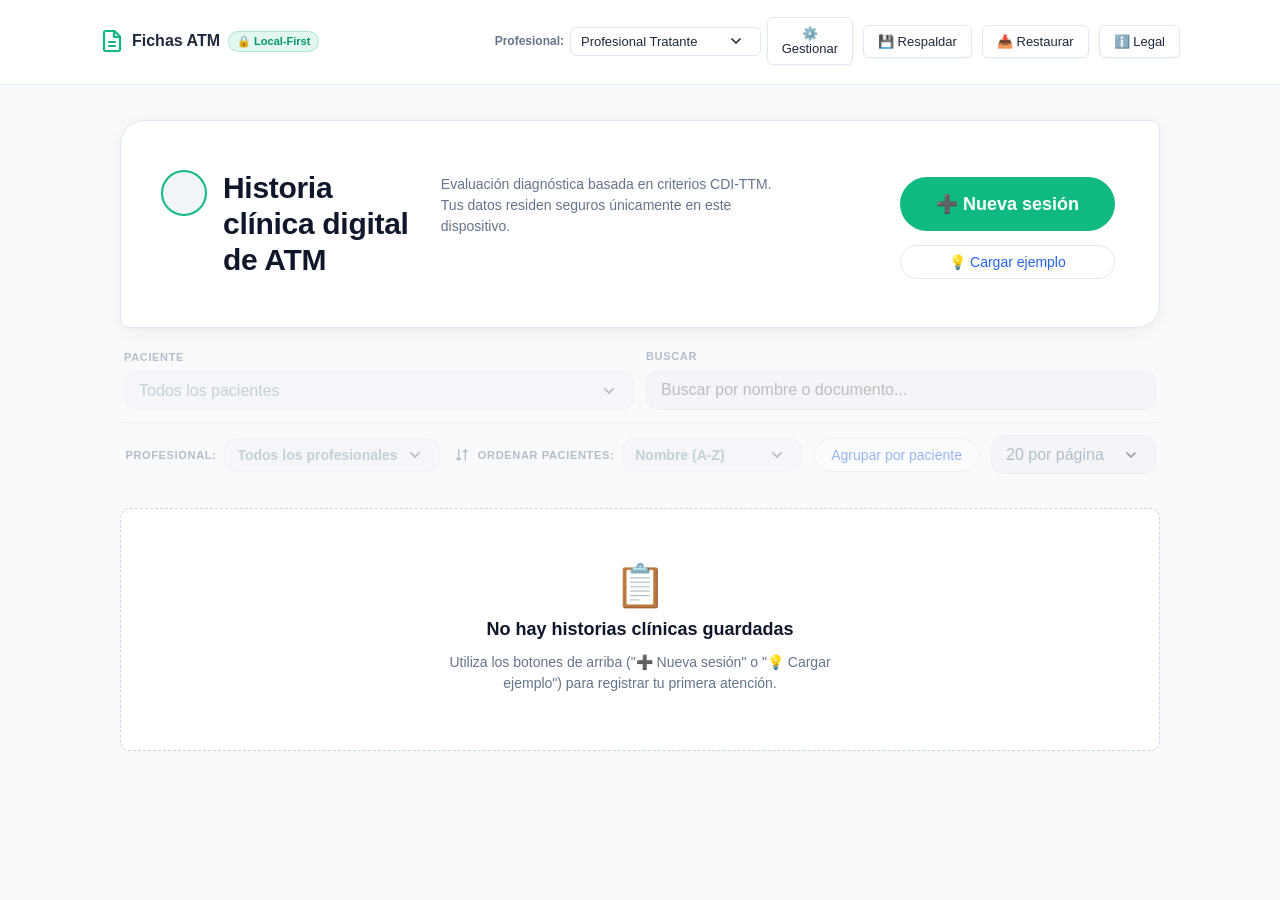
==== commit 71e64cc3: "feat: add multi-professional management, remove duplicated buttons, and update print attribution" ====
--- a/index.html
+++ b/index.html
@@ -28,18 +28,22 @@
       </div>
 
       <nav class="topbar-right" aria-label="Navegación general">
-        <button type="button" class="topbar-btn" id="btn-open-settings" onclick="window.FichasATM?.openSettings()" title="Configurar nombre profesional, matrícula y firma para el PDF">
-          ⚙️ Mi Perfil / Firma
-        </button>
+        <div class="topbar-prof-wrap" style="display:flex; align-items:center; gap:6px;">
+          <span style="font-size:12px; font-weight:600; color:var(--muted);">Profesional:</span>
+          <select id="topbar-prof-select" style="padding:6px 10px; border-radius:var(--radius-sm); border:1px solid var(--line); font-size:13px; font-weight:500; background:#fff;" aria-label="Seleccionar profesional activo"></select>
+          <button type="button" class="topbar-btn" id="btn-open-settings" onclick="window.FichasATM?.openSettings()" title="Gestionar profesionales, matrículas y firmas digitales">
+            ⚙️ Gestionar
+          </button>
+        </div>
         <button type="button" class="topbar-btn" id="btn-backup-export" onclick="window.FichasATM?.exportBackup()" title="Descargar copia de seguridad con todas tus fichas en archivo JSON">
-          💾 Respaldar (JSON)
+          💾 Respaldar
         </button>
         <label class="topbar-btn file-btn" title="Restaurar fichas clínicas desde un archivo de respaldo">
           📥 Restaurar
           <input type="file" id="backup-file-input" accept="application/json,.json" hidden>
         </label>
         <button type="button" class="topbar-btn" id="btn-open-legal" onclick="window.FichasATM?.openLegal()" title="Información legal, descargo médico y privacidad">
-          ℹ️ Privacidad & Legal
+          ℹ️ Legal
         </button>
       </nav>
     </div>
@@ -61,14 +65,6 @@
           <button type="button" class="btn light" id="btn-example-ficha" onclick="window.FichasATM?.loadExample()" title="Carga una ficha ficticia con datos completos para probar las funciones de impresión y comparativa">
             💡 Cargar ejemplo
           </button>
-          <div class="hero-secondary">
-            <label class="hero-link file-btn">
-              Abrir JSON
-              <input type="file" id="file-open" accept="application/json,.json" hidden>
-            </label>
-            <span class="hero-sep" aria-hidden="true">·</span>
-            <button type="button" class="hero-link" id="btn-export">Exportar selección</button>
-          </div>
         </div>
       </div>
 
@@ -84,6 +80,12 @@
           </label>
         </div>
         <div class="lt-row lt-row-controls">
+          <label class="lt-sort">
+            <span class="lt-sort-label">Profesional:</span>
+            <select id="filter-library-prof" aria-label="Filtrar por profesional">
+              <option value="todos">Todos los profesionales</option>
+            </select>
+          </label>
           <label class="lt-sort">
             <svg class="lt-sort-icon" viewBox="0 0 24 24" width="16" height="16" fill="none" stroke="currentColor" stroke-width="2" stroke-linecap="round" stroke-linejoin="round" aria-hidden="true"><path d="M7 4v16M7 20l-3-3M7 20l3-3M17 20V4M17 4l-3 3M17 4l3 3"/></svg>
             <span class="lt-sort-label">Ordenar pacientes:</span>
@@ -216,6 +218,9 @@
             <div class="grid-2">
               <label>Fecha de la sesión
                 <input name="fechaSesion" type="date" required>
+              </label>
+              <label id="field-profesional">Profesional actuante
+                <select name="profesional" id="field-form-profesional"></select>
               </label>
             </div>
           </div>
@@ -685,13 +690,27 @@
   <div id="modal-settings" class="modal-overlay" hidden>
     <div class="modal-card" role="dialog" aria-modal="true" aria-labelledby="modal-settings-title">
       <div class="modal-header">
-        <h3 id="modal-settings-title">⚙️ Mi Perfil Profesional y Firma</h3>
+        <h3 id="modal-settings-title">⚙️ Gestión de Profesionales y Firmas</h3>
         <button type="button" class="modal-close" id="btn-close-settings" aria-label="Cerrar modal">×</button>
       </div>
       <div class="modal-body">
-        <p style="margin-top:0; color:var(--muted); font-size:13px;">
-          Estos datos se imprimirán en el encabezado y en el bloque de firma digital de tus fichas clínicas e informes PDF. Se guardan localmente en tu navegador.
+        <p style="margin-top:0; color:var(--muted); font-size:13px; margin-bottom:12px;">
+          Administra los profesionales que atienden en este equipo. Cada uno cuenta con su nombre, matrícula y firma digital para los informes y PDFs.
         </p>
+
+        <!-- Barra de selección / nuevo profesional -->
+        <div class="prof-modal-toolbar" style="display:flex; justify-content:space-between; align-items:flex-end; gap:10px; margin-bottom:16px; padding:12px; background:var(--sky); border-radius:var(--radius-sm); border:1px solid var(--line);">
+          <div style="flex:1;">
+            <label for="modal-select-professional" style="font-size:12px; font-weight:600; color:var(--muted); display:block; margin-bottom:4px;">
+              Profesional en edición:
+            </label>
+            <select id="modal-select-professional" style="width:100%; padding:6px 10px; border-radius:6px; border:1px solid var(--line); font-size:13px; font-weight:600; background:#fff;"></select>
+          </div>
+          <div style="display:flex; gap:6px;">
+            <button type="button" class="btn light btn-sm" id="btn-new-professional">➕ Nuevo</button>
+            <button type="button" class="btn ghost btn-sm text-danger" id="btn-delete-professional" title="Eliminar este profesional">🗑️</button>
+          </div>
+        </div>
 
         <div class="grid-2" style="margin-bottom:12px;">
           <label>Nombre y Apellido
@@ -707,7 +726,7 @@
             <input id="setting-matricula" placeholder="Ej: M.N. 12345 · M.P. 6789">
           </label>
           <label>Nombre del Consultorio / Institución
-            <input id="setting-institucion" placeholder="Ej: Centro Kinésico de ATM">
+            <input id="setting-institucion" placeholder="Ej: Consultorio de ATM y Fisioterapia">
           </label>
         </div>
 
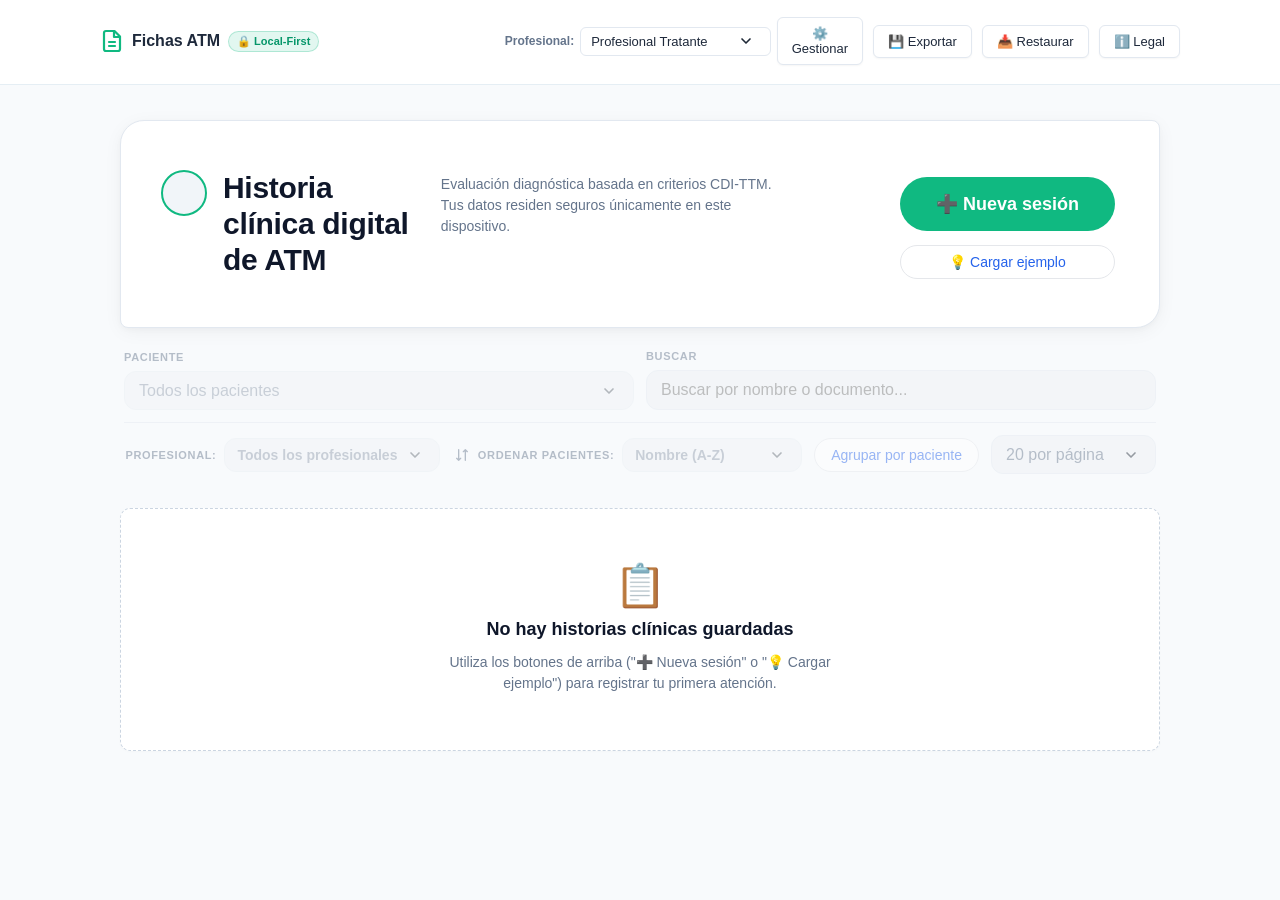
==== commit b3986a40: "feat: add granular export options: single ficha, by patient, and group multi-selection" ====
--- a/index.html
+++ b/index.html
@@ -35,8 +35,8 @@
             ⚙️ Gestionar
           </button>
         </div>
-        <button type="button" class="topbar-btn" id="btn-backup-export" onclick="window.FichasATM?.exportBackup()" title="Descargar copia de seguridad con todas tus fichas en archivo JSON">
-          💾 Respaldar
+        <button type="button" class="topbar-btn" id="btn-backup-export" onclick="window.FichasATM?.openExportModal()" title="Exportar fichas clínicas (individual, por paciente, grupo o respaldo)">
+          💾 Exportar
         </button>
         <label class="topbar-btn file-btn" title="Restaurar fichas clínicas desde un archivo de respaldo">
           📥 Restaurar
@@ -630,6 +630,7 @@
         <div class="form-footer">
           <button type="button" class="btn ghost" id="btn-prev">← Anterior</button>
           <button type="button" class="btn light" id="btn-next">Siguiente →</button>
+          <button type="button" class="btn light" id="btn-form-export-json" title="Descargar esta ficha en formato JSON">Exportar JSON</button>
           <button type="submit" class="btn green">Guardar sesión</button>
         </div>
       </form>
@@ -735,30 +736,50 @@
         </label>
 
         <!-- Subida de firma -->
-        <div style="margin-bottom:14px;">
-          <label style="font-weight:600; font-size:13px; display:block; margin-bottom:4px;">
-            Firma digital / Sello (PNG con fondo transparente)
+        <div style="margin-bottom:16px;">
+          <label style="font-weight:600; font-size:13px; display:block; margin-bottom:6px;">
+            Firma digital / Sello del profesional (PNG con transparencia recomendado)
           </label>
           <input type="file" id="setting-signature-file" accept="image/png,image/webp,image/jpeg" style="font-size:13px;">
-          <div class="signature-preview-box">
-            <img id="setting-signature-preview" src="" alt="Vista previa de firma" class="signature-preview-img" hidden>
-            <button type="button" class="btn ghost btn-sm text-danger" id="btn-remove-signature" hidden>Quitar firma</button>
+          <div class="signature-preview-box" id="box-signature-preview" hidden>
+            <div class="signature-preview-box-left">
+              <img id="setting-signature-preview" src="" alt="Vista previa de firma" class="signature-preview-img">
+              <div style="font-size:12px; color:var(--muted); line-height:1.4;">
+                <span style="display:block; font-weight:600; color:var(--navy);">Firma digital registrada</span>
+                <span>La cuadrícula de fondo indica transparencia.</span>
+              </div>
+            </div>
+            <div class="signature-preview-actions">
+              <button type="button" class="btn light btn-sm" id="btn-magic-transparent" title="Si la firma fue fotografiada en papel blanco, limpia el fondo automáticamente">
+                🪄 Quitar fondo blanco
+              </button>
+              <button type="button" class="btn ghost btn-sm text-danger" id="btn-remove-signature">Quitar</button>
+            </div>
           </div>
         </div>
 
         <!-- Subida de logo institucional -->
-        <div>
-          <label style="font-weight:600; font-size:13px; display:block; margin-bottom:4px;">
-            Logo del consultorio (opcional para el membrete superior)
+        <div style="margin-bottom:8px;">
+          <label style="font-weight:600; font-size:13px; display:block; margin-bottom:6px;">
+            Logo del consultorio (opcional para el membrete del informe PDF)
           </label>
           <input type="file" id="setting-logo-file" accept="image/png,image/webp,image/jpeg" style="font-size:13px;">
-          <div class="signature-preview-box">
-            <img id="setting-logo-preview" src="" alt="Vista previa de logo" class="signature-preview-img" hidden>
-            <button type="button" class="btn ghost btn-sm text-danger" id="btn-remove-logo" hidden>Quitar logo</button>
+          <div class="signature-preview-box" id="box-logo-preview" hidden>
+            <div class="signature-preview-box-left">
+              <img id="setting-logo-preview" src="" alt="Vista previa de logo" class="signature-preview-img">
+              <div style="font-size:12px; color:var(--muted); line-height:1.4;">
+                <span style="display:block; font-weight:600; color:var(--navy);">Logo registrado</span>
+                <span>Se imprimirá en el margen superior de cada informe.</span>
+              </div>
+            </div>
+            <div class="signature-preview-actions">
+              <button type="button" class="btn ghost btn-sm text-danger" id="btn-remove-logo">Quitar</button>
+            </div>
           </div>
         </div>
       </div>
       <div class="modal-footer">
+        <button type="button" class="btn light" id="btn-cancel-settings">Cerrar</button>
         <button type="button" class="btn green" id="btn-save-settings">Guardar perfil</button>
       </div>
     </div>
@@ -797,6 +818,95 @@
     </div>
   </div>
 
+  <!-- MODAL: ASISTENTE DE EXPORTACIÓN JSON -->
+  <div id="modal-export" class="modal-overlay" hidden>
+    <div class="modal-card" role="dialog" aria-modal="true" aria-labelledby="modal-export-title">
+      <div class="modal-header">
+        <h3 id="modal-export-title">💾 Exportar Fichas Clínicas (JSON)</h3>
+        <button type="button" class="modal-close" id="btn-close-export" aria-label="Cerrar modal">×</button>
+      </div>
+      <div class="modal-body">
+        <p style="margin-top:0; color:var(--muted); font-size:13px; margin-bottom:14px;">
+          Descarga tus historias clínicas en formato JSON local para resguardo externo, transferir a otro equipo o compartir de forma privada.
+        </p>
+
+        <div class="export-options-list">
+          
+          <!-- Opción 1: Todo el consultorio -->
+          <label class="export-option-card">
+            <div style="display:flex; align-items:flex-start; gap:10px;">
+              <input type="radio" name="export-scope" value="all" checked style="margin-top:3px;">
+              <div>
+                <strong style="color:var(--navy); font-size:14px; display:block;">Copia de Seguridad Completa</strong>
+                <span style="font-size:12.5px; color:var(--muted); font-weight:normal;" id="export-lbl-all">
+                  Todas las fichas registradas y datos del consultorio.
+                </span>
+              </div>
+            </div>
+          </label>
+
+          <!-- Opción 2: Por paciente -->
+          <label class="export-option-card">
+            <div style="display:flex; align-items:flex-start; gap:10px;">
+              <input type="radio" name="export-scope" value="patient" style="margin-top:3px;">
+              <div style="flex:1;">
+                <strong style="color:var(--navy); font-size:14px; display:block;">Por Paciente Específico</strong>
+                <span style="font-size:12.5px; color:var(--muted); font-weight:normal; display:block; margin-bottom:6px;">
+                  Exporta todas las sesiones correspondientes a un paciente.
+                </span>
+                <select id="export-select-patient" style="font-size:13px; padding:7px 10px;"></select>
+              </div>
+            </div>
+          </label>
+
+          <!-- Opción 3: Por profesional -->
+          <label class="export-option-card">
+            <div style="display:flex; align-items:flex-start; gap:10px;">
+              <input type="radio" name="export-scope" value="prof" style="margin-top:3px;">
+              <div style="flex:1;">
+                <strong style="color:var(--navy); font-size:14px; display:block;">Por Profesional Tratante</strong>
+                <span style="font-size:12.5px; color:var(--muted); font-weight:normal; display:block; margin-bottom:6px;">
+                  Exporta todas las fichas atendidas por el profesional seleccionado.
+                </span>
+                <select id="export-select-prof" style="font-size:13px; padding:7px 10px;"></select>
+              </div>
+            </div>
+          </label>
+
+          <!-- Opción 4: Selección actual de la lista -->
+          <label class="export-option-card" id="export-card-selected">
+            <div style="display:flex; align-items:flex-start; gap:10px;">
+              <input type="radio" name="export-scope" value="selected" style="margin-top:3px;" id="export-radio-selected" disabled>
+              <div>
+                <strong style="color:var(--navy); font-size:14px; display:block;">Fichas Seleccionadas en Lista</strong>
+                <span style="font-size:12.5px; color:var(--muted); font-weight:normal;" id="export-lbl-selected">
+                  No hay fichas seleccionadas actualmente (marca las casillas en la lista).
+                </span>
+              </div>
+            </div>
+          </label>
+
+        </div>
+      </div>
+      <div class="modal-footer">
+        <button type="button" class="btn light" id="btn-cancel-export">Cancelar</button>
+        <button type="button" class="btn green" id="btn-confirm-export">Descargar archivo JSON</button>
+      </div>
+    </div>
+  </div>
+
+  <!-- Barra flotante de acciones por selección múltiple -->
+  <aside id="selection-bar" class="selection-bar" hidden aria-label="Acciones de fichas seleccionadas">
+    <div class="selection-bar-info">
+      <span id="selection-bar-count">0 fichas seleccionadas</span>
+    </div>
+    <div class="selection-bar-actions">
+      <button type="button" class="btn green btn-sm" id="btn-export-selected">📦 Exportar seleccionadas (JSON)</button>
+      <button type="button" class="btn light btn-sm" id="btn-select-all-visible">Todas las visibles</button>
+      <button type="button" class="btn ghost btn-sm text-danger" id="btn-clear-selection">Desmarcar</button>
+    </div>
+  </aside>
+
   <!-- Raíz de renderizado para impresión A4 / Guardar PDF -->
   <div id="print-root"></div>
 
--- a/css/styles.css
+++ b/css/styles.css
@@ -109,102 +109,208 @@
 .modal-overlay {
   position: fixed;
   inset: 0;
-  background: rgba(15, 23, 42, 0.6);
-  backdrop-filter: blur(4px);
+  background: rgba(15, 23, 42, 0.72);
+  backdrop-filter: blur(5px);
+  -webkit-backdrop-filter: blur(5px);
   display: flex;
   align-items: center;
   justify-content: center;
   z-index: 1000;
   padding: 20px;
+  overflow-y: auto;
 }
 
 .modal-card {
-  background: var(--surface);
-  color: var(--fg);
-  border-radius: 12px;
-  border: 1px solid var(--line);
-  box-shadow: 0 20px 25px -5px rgba(0, 0, 0, 0.2), 0 10px 10px -5px rgba(0, 0, 0, 0.1);
+  background: #ffffff !important;
+  color: #0f172a !important;
+  border-radius: 14px;
+  border: 1px solid #cbd5e1;
+  box-shadow: 0 25px 50px -12px rgba(15, 23, 42, 0.4), 0 0 0 1px rgba(15, 23, 42, 0.05);
   width: 100%;
-  max-width: 580px;
+  max-width: 620px;
   max-height: 90vh;
   display: flex;
   flex-direction: column;
   overflow: hidden;
+  position: relative;
 }
 
 .modal-header {
   display: flex;
   align-items: center;
   justify-content: space-between;
-  padding: 16px 20px;
-  border-bottom: 1px solid var(--line);
+  padding: 16px 22px;
+  border-bottom: 1px solid #e2e8f0;
+  background: #ffffff;
 }
 
 .modal-header h3 {
   margin: 0;
-  font-size: 18px;
-  font-weight: 600;
+  font-size: 17px;
+  font-weight: 700;
+  color: #0f172a;
 }
 
 .modal-close {
   background: transparent;
   border: none;
-  font-size: 20px;
+  font-size: 22px;
   line-height: 1;
-  color: var(--muted);
+  color: #64748b;
   cursor: pointer;
-  padding: 4px 8px;
+  padding: 4px 10px;
   border-radius: 6px;
+  transition: background 0.15s, color 0.15s;
 }
 
 .modal-close:hover {
-  background: var(--surface-hover);
-  color: var(--fg);
+  background: #f1f5f9;
+  color: #0f172a;
 }
 
 .modal-body {
-  padding: 20px;
+  padding: 22px;
   overflow-y: auto;
   font-size: 14px;
-  line-height: 1.6;
+  line-height: 1.5;
+  background: #ffffff;
+  color: #334155;
+}
+
+.modal-body p {
+  color: #475569;
+}
+
+.modal-body label {
+  display: flex;
+  flex-direction: column;
+  gap: 6px;
+  font-size: 13px;
+  font-weight: 600;
+  color: #1e293b;
+  margin-bottom: 12px;
+}
+
+.modal-body input[type="text"],
+.modal-body input:not([type]),
+.modal-body select {
+  width: 100%;
+  padding: 9px 12px;
+  border: 1px solid #cbd5e1;
+  border-radius: 8px;
+  background-color: #ffffff;
+  color: #0f172a;
+  font-size: 13.5px;
+  box-sizing: border-box;
+  transition: border-color 0.15s, box-shadow 0.15s;
+}
+
+.modal-body input[type="text"]:focus,
+.modal-body input:not([type]):focus,
+.modal-body select:focus {
+  outline: none;
+  border-color: #2563eb;
+  box-shadow: 0 0 0 3px rgba(37, 99, 235, 0.15);
 }
 
 .modal-footer {
   display: flex;
   justify-content: flex-end;
+  align-items: center;
   gap: 10px;
-  padding: 14px 20px;
-  border-top: 1px solid var(--line);
-  background: var(--surface-alt, #fafafa);
+  padding: 14px 22px;
+  border-top: 1px solid #e2e8f0;
+  background: #f8fafc;
 }
 
 .legal-notice {
   background: rgba(245, 158, 11, 0.08);
   border-left: 4px solid #f59e0b;
   padding: 12px 14px;
-  border-radius: 4px;
+  border-radius: 6px;
   margin-bottom: 16px;
   font-size: 13px;
-  color: var(--fg);
+  color: #1e293b;
+  line-height: 1.5;
 }
 
 .signature-preview-box {
   display: flex;
   align-items: center;
-  gap: 16px;
+  justify-content: space-between;
+  gap: 14px;
   margin-top: 10px;
-  padding: 12px;
-  border: 1px dashed var(--line);
+  padding: 10px 14px;
+  border: 1px solid #e2e8f0;
   border-radius: 8px;
-  background: var(--surface-hover);
+  background: #f8fafc;
+}
+
+.signature-preview-box[hidden] {
+  display: none !important;
+}
+
+.signature-preview-box-left {
+  display: flex;
+  align-items: center;
+  gap: 12px;
 }
 
 .signature-preview-img {
   max-height: 60px;
-  max-width: 160px;
+  max-width: 170px;
   object-fit: contain;
-  background: #ffffff;
+  background-color: #ffffff;
+  background-image:
+    linear-gradient(45deg, #e2e8f0 25%, transparent 25%),
+    linear-gradient(-45deg, #e2e8f0 25%, transparent 25%),
+    linear-gradient(45deg, transparent 75%, #e2e8f0 75%),
+    linear-gradient(-45deg, transparent 75%, #e2e8f0 75%);
+  background-size: 12px 12px;
+  background-position: 0 0, 0 6px, 6px -6px, -6px 0px;
   padding: 4px;
-  border-radius: 4px;
-  border: 1px solid var(--line);
-}
+  border-radius: 6px;
+  border: 1px solid #cbd5e1;
+}
+
+.signature-preview-actions {
+  display: flex;
+  align-items: center;
+  gap: 8px;
+}
+
+/* Opciones del Asistente de Exportación */
+.export-options-list {
+  display: flex;
+  flex-direction: column;
+  gap: 12px;
+}
+
+.export-option-card {
+  display: block;
+  padding: 12px 14px;
+  border: 1px solid var(--line-strong);
+  border-radius: 10px;
+  background: #ffffff;
+  cursor: pointer;
+  transition: border-color 0.15s, background 0.15s, box-shadow 0.15s;
+  margin-bottom: 0 !important;
+}
+
+.export-option-card:hover {
+  background: var(--sky);
+  border-color: var(--primary);
+}
+
+.export-option-card:has(input[type="radio"]:checked) {
+  border-color: var(--primary);
+  background: #f0f7ff;
+}
+
+.export-option-card input[type="radio"] {
+  accent-color: var(--primary);
+  width: 17px;
+  height: 17px;
+  cursor: pointer;
+  margin-top: 3px;
+}
